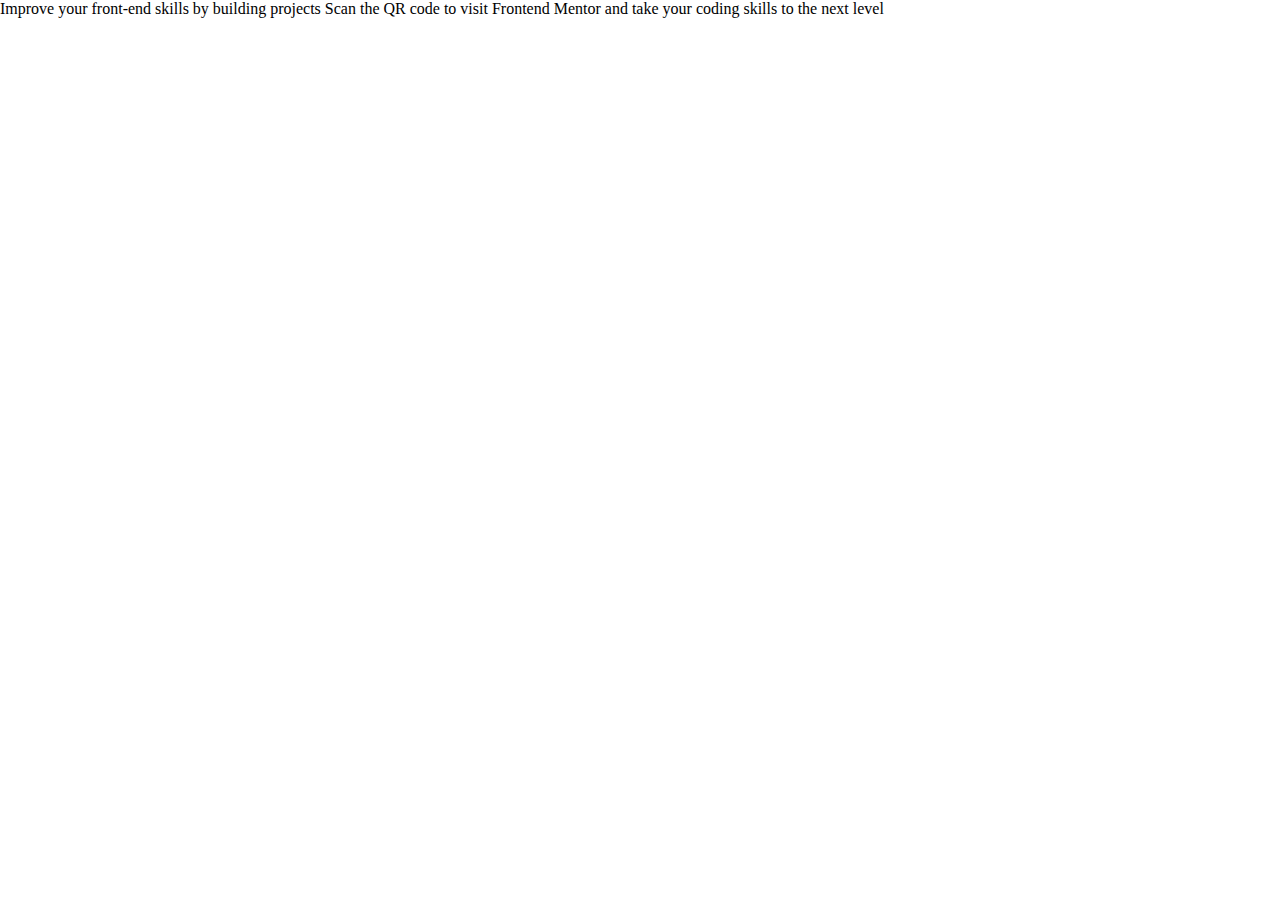
==== qr-code-component/index.html @ 38b08cb0 "initial commit" ====
<!DOCTYPE html>
<html lang="en">
<head>
  <meta charset="UTF-8">
  <meta name="viewport" content="width=device-width, initial-scale=1.0"> 
  <link rel="icon" type="image/png" sizes="32x32" href="./images/favicon-32x32.png">
  <link rel="stylesheet" href="reset.css">
  <link rel="stylesheet" href="styles.css">
  <title>QR code component</title>
</head>
<body>

  Improve your front-end skills by building projects

  Scan the QR code to visit Frontend Mentor and take your coding skills to the next level
</body>
</html>
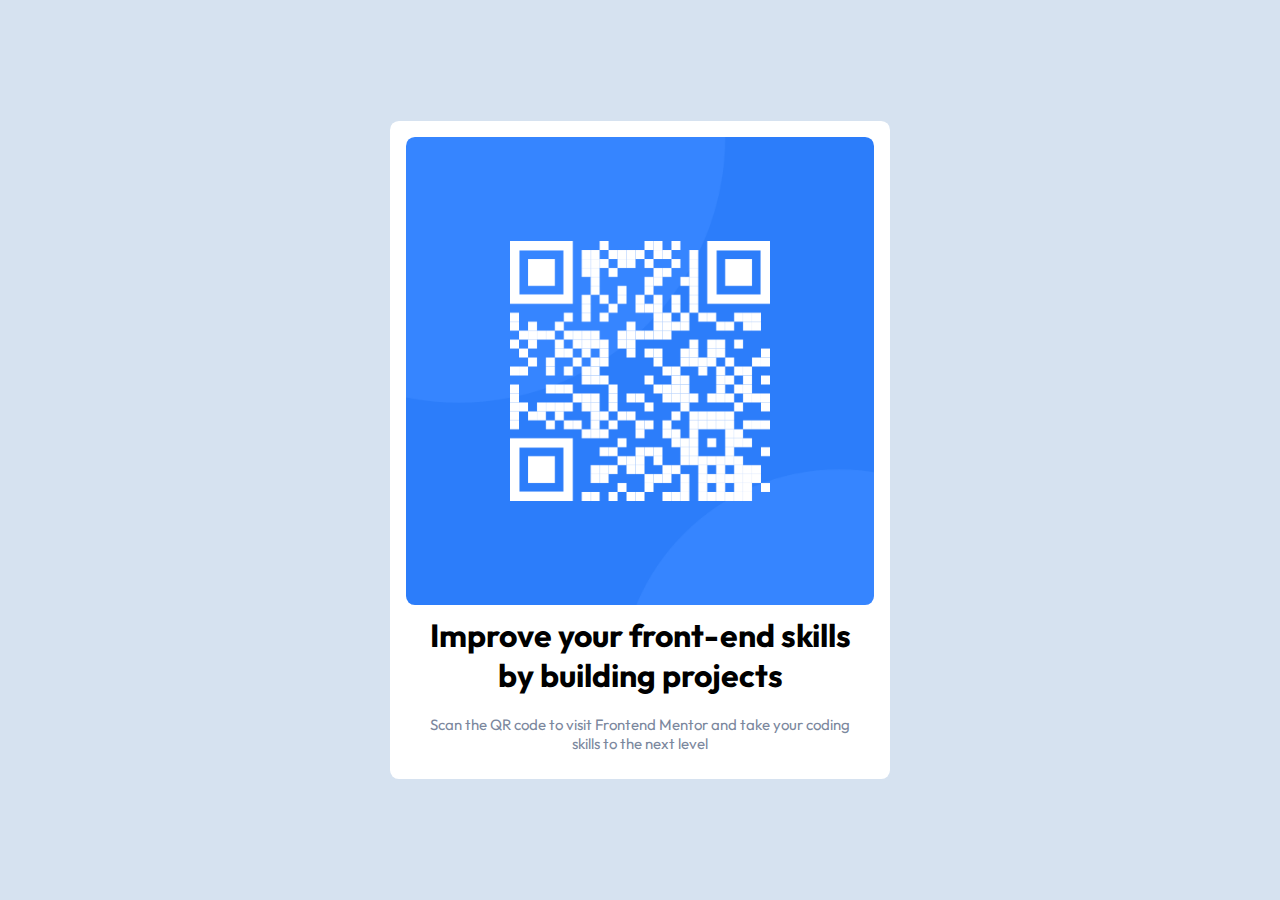
==== commit e9e0c058: "final commit" ====
--- a/qr-code-component/index.html
+++ b/qr-code-component/index.html
@@ -6,12 +6,20 @@
   <link rel="icon" type="image/png" sizes="32x32" href="./images/favicon-32x32.png">
   <link rel="stylesheet" href="reset.css">
   <link rel="stylesheet" href="styles.css">
+  <link rel="preconnect" href="https://fonts.googleapis.com">
+  <link rel="preconnect" href="https://fonts.gstatic.com" crossorigin>
+  <link href="https://fonts.googleapis.com/css2?family=Outfit&display=swap" rel="stylesheet">
   <title>QR code component</title>
 </head>
 <body>
 
-  Improve your front-end skills by building projects
+  <main>
+      <div class="qr-code">
+        <img src="images/image-qr-code.png" alt="QR Code to Frontend Mentor homepage">
+      </div>
+      <h1>Improve your front-end skills by building projects</h1>
+      <p>Scan the QR code to visit Frontend Mentor and take your coding skills to the next level</p>
+  </main>
 
-  Scan the QR code to visit Frontend Mentor and take your coding skills to the next level
 </body>
 </html>--- a/qr-code-component/styles.css
+++ b/qr-code-component/styles.css
@@ -0,0 +1,47 @@
+:root {
+    --white: hsl(0, 0%, 100%);
+    --light-grey: hsl(212, 45%, 89%);
+    --greyish-blue: hsl(220, 15%, 55%);
+    --dark-blue: hsl(218, 44%, 22%);
+--fw-bold: 700;
+    --ff-main: "Outfit", sans-serif;
+}
+
+body {
+    display: flex;
+    align-items: center;
+    justify-content: center;
+    min-height: 100vh;
+    background-color: var(--light-grey);
+}
+
+h1, p {
+    text-align: center;
+    font-family: var(--ff-main);
+    padding: 0.625rem;
+}
+
+h1 {
+    font-weight: var(--fw-bold);
+}
+
+p {
+    color: var(--greyish-blue);
+    font-size: 15px;
+}
+
+main, img {
+    border-radius: 0.555rem;
+}
+
+main {
+    background-color: var(--white);
+    padding: 1rem;
+    margin: 1rem;
+}
+
+@media(min-width: 500px) {
+    main {
+        max-width: 500px;
+    }
+}